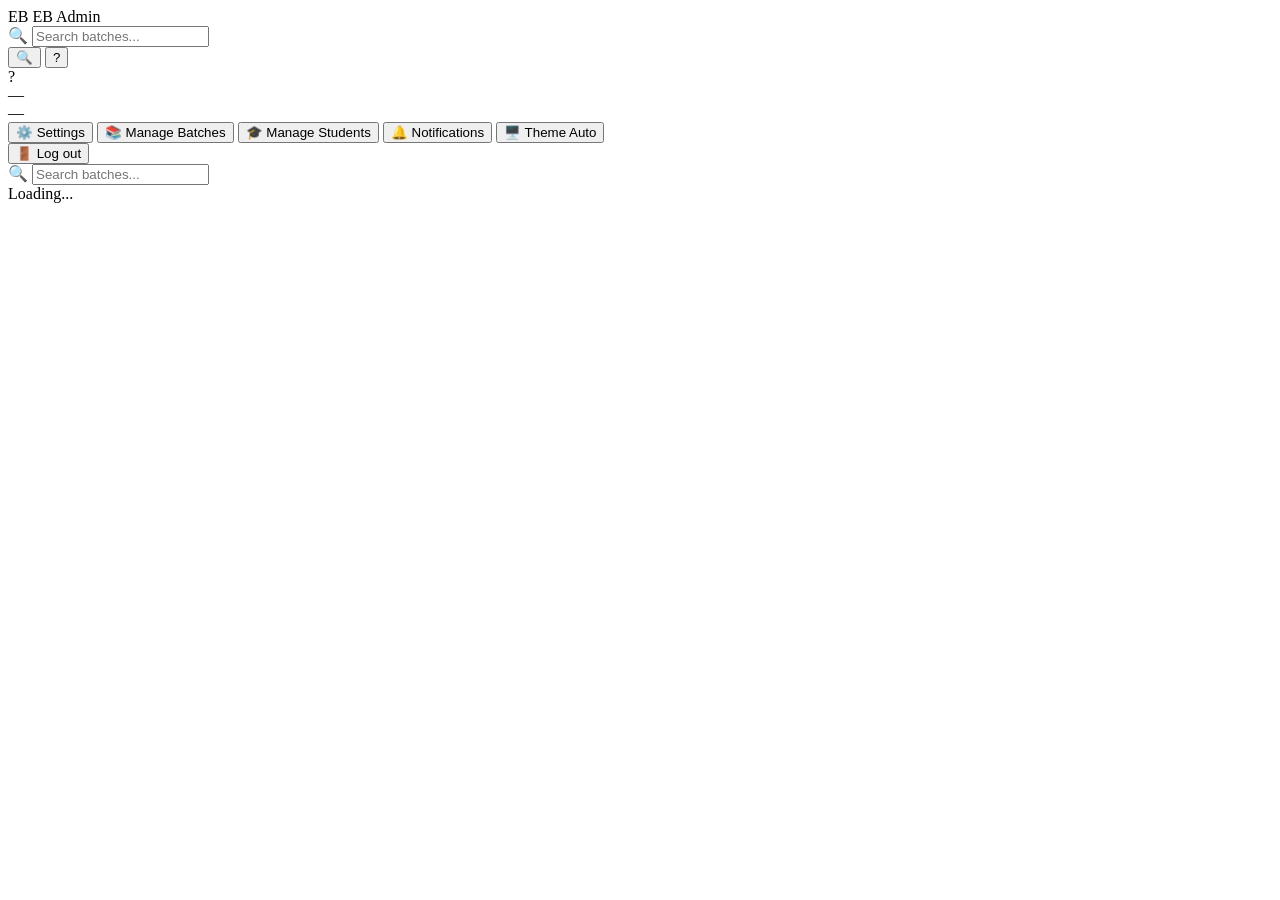
==== admin-home.html @ 68382559 "Add files via upload" ====
<!DOCTYPE html>
<html lang="en">
<head>
<meta charset="UTF-8">
<meta name="viewport" content="width=device-width, initial-scale=1.0">
<title>Dashboard — EB Admin</title>
<link rel="preconnect" href="https://fonts.googleapis.com">
<link href="https://fonts.googleapis.com/css2?family=Space+Grotesk:wght@500;700&family=Inter:wght@400;500;600;700&display=swap" rel="stylesheet">
<link rel="stylesheet" href="css/style.css">
<script src="js/theme.js"></script>
</head>
<body>

<div class="topbar">
  <div class="brand-mark"><span class="id-chip">EB</span> <span class="brand-word">EB Admin</span></div>

  <div class="header-search-desktop">
    <div class="search-box">
      <span class="search-icon">🔍</span>
      <input type="text" class="search-input" id="searchInputDesktop" placeholder="Search batches...">
    </div>
  </div>

  <div class="header-right">
    <button class="icon-btn mobile-only" id="mobileSearchBtn" aria-label="Search">🔍</button>

    <button class="avatar-btn" id="avatarBtn" aria-label="Open account menu">
      <span id="avatarInitial">?</span>
      <img id="avatarImg" style="display:none;" alt="Profile photo">
    </button>

    <div class="avatar-dropdown" id="avatarDropdown">
      <div class="dropdown-user">
        <div class="dd-avatar" id="ddAvatar">
          <span id="ddAvatarInitial">?</span>
          <img id="ddAvatarImg" style="display:none;" alt="Profile photo">
        </div>
        <div>
          <div class="dd-name" id="ddName">—</div>
          <div class="dd-id" id="ddId">—</div>
        </div>
      </div>
      <div class="dropdown-menu">
        <button id="menuSettings"><span class="dd-icon">⚙️</span> Settings</button>
        <button id="navBatches"><span class="dd-icon">📚</span> Manage Batches</button>
        <button id="navStudents"><span class="dd-icon">🎓</span> Manage Students</button>
        <button id="navNotifications"><span class="dd-icon">🔔</span> Notifications</button>
        <button id="navAdmins" style="display:none;"><span class="dd-icon">🛡️</span> Manage Admins</button>
        <button data-theme-toggle id="menuTheme">
          <span class="dd-icon" data-theme-icon>🖥️</span>
          <span class="dd-label">Theme</span>
          <span class="dd-mode" data-theme-label>Auto</span>
        </button>
        <div class="divider-line"></div>
        <button id="menuLogout" class="danger"><span class="dd-icon">🚪</span> Log out</button>
      </div>
    </div>
  </div>

  <div class="mobile-search-bar" id="mobileSearchBar">
    <div class="search-box">
      <span class="search-icon">🔍</span>
      <input type="text" class="search-input" id="searchInputMobile" placeholder="Search batches...">
    </div>
  </div>
</div>

<div class="dash-wrap" id="dashWrap">
  <div class="loading-block">Loading...</div>
</div>

<script src="js/config.js"></script>
<script src="js/api.js"></script>
<script>
  requireAdminAuthOrRedirect();

  const avatarBtn = document.getElementById("avatarBtn");
  const avatarDropdown = document.getElementById("avatarDropdown");
  const mobileSearchBtn = document.getElementById("mobileSearchBtn");
  const mobileSearchBar = document.getElementById("mobileSearchBar");
  const dashWrap = document.getElementById("dashWrap");
  const searchInputs = document.querySelectorAll(".search-input");

  let currentAdmin = null;
  let currentSection = "batches";
  let editingBatchId = null;
  let searchDebounce = null;

  function escapeHtml(str) {
    if (str === null || str === undefined) return "";
    return String(str).replace(/&/g, "&amp;").replace(/</g, "&lt;").replace(/>/g, "&gt;").replace(/"/g, "&quot;");
  }

  function badge(status) {
    const map = { pending: "badge-pending", active: "badge-active", blocked: "badge-blocked", rejected: "badge-rejected" };
    return `<span class="badge ${map[status] || ""}">${escapeHtml(status)}</span>`;
  }

  function notifIcon(type) {
    if (type === "image") return "🖼️";
    if (type === "pdf") return "📄";
    if (type === "video") return "🎬";
    return "📢";
  }

  // ---------------- Header: avatar + dropdown + search ----------------

  function applyAvatar(admin) {
    const initial = (admin.first_name || "?").charAt(0).toUpperCase();
    const photo = admin.photo_url;
    ["avatarInitial", "ddAvatarInitial"].forEach((id) => { document.getElementById(id).textContent = initial; });
    if (photo) {
      document.getElementById("avatarImg").src = photo;
      document.getElementById("avatarImg").style.display = "block";
      document.getElementById("avatarInitial").style.display = "none";
      document.getElementById("ddAvatarImg").src = photo;
      document.getElementById("ddAvatarImg").style.display = "block";
      document.getElementById("ddAvatarInitial").style.display = "none";
    }
    document.getElementById("ddName").textContent = [admin.first_name, admin.last_name].filter(Boolean).join(" ");
    document.getElementById("ddId").textContent = `${admin.admin_id || ""} · ${admin.role === "owner" ? "OWNER" : "ADMIN"}`;
    if (admin.role === "owner") document.getElementById("navAdmins").style.display = "flex";
  }

  avatarBtn.addEventListener("click", (e) => { e.stopPropagation(); avatarDropdown.classList.toggle("open"); });
  document.addEventListener("click", (e) => {
    if (!avatarDropdown.contains(e.target) && e.target !== avatarBtn) avatarDropdown.classList.remove("open");
  });
  mobileSearchBtn.addEventListener("click", () => {
    mobileSearchBar.classList.toggle("open");
    if (mobileSearchBar.classList.contains("open")) document.getElementById("searchInputMobile").focus();
  });

  document.getElementById("menuSettings").addEventListener("click", () => { window.location.href = "settings.html"; });
  document.getElementById("navBatches").addEventListener("click", () => { currentSection = "batches"; render(); });
  document.getElementById("navStudents").addEventListener("click", () => { currentSection = "students"; render(); });
  document.getElementById("navNotifications").addEventListener("click", () => { currentSection = "notifications"; render(); });
  document.getElementById("navAdmins").addEventListener("click", () => { currentSection = "admins"; render(); });
  document.getElementById("menuLogout").addEventListener("click", () => {
    AdminAuth.clearToken();
    localStorage.removeItem("eb_admin");
    window.location.href = "index.html";
  });

  searchInputs.forEach((input) => {
    input.addEventListener("input", (e) => {
      clearTimeout(searchDebounce);
      const value = e.target.value;
      searchInputs.forEach((other) => { if (other !== e.target) other.value = value; });
      searchDebounce = setTimeout(() => { if (currentSection === "batches") loadBatches(value.trim()); }, 350);
    });
  });

  function render() {
    if (currentSection === "batches") renderBatchesSection();
    else if (currentSection === "students") renderStudentsSection();
    else if (currentSection === "admins") renderAdminsSection();
    else if (currentSection === "notifications") renderNotificationsSection();
  }

  // ================= BATCHES (merged add/edit + day-wise content) =================

  function renderBatchesSection() {
    dashWrap.innerHTML = `
      <div style="display:flex; justify-content:space-between; align-items:center; margin-bottom:16px;">
        <h2 class="section-title" style="margin:0;">Batches</h2>
        <button class="btn btn-ghost" id="addBatchBtn" style="width:auto; padding:8px 16px;">+ Add batch</button>
      </div>

      <div id="batchFormAlert" class="alert"></div>
      <div id="batchFormPanel" style="display:none; margin-bottom:22px;" class="info-card">
        <h3 id="batchFormTitle">Add batch</h3>
        <form id="batchForm">
          <div class="field-row cols-2">
            <div><label>Title</label><input type="text" id="bfTitle" required></div>
            <div><label>Subject</label><input type="text" id="bfSubject" placeholder="e.g. NEET, JEE"></div>
          </div>
          <div class="field-row cols-2">
            <div><label>Instructor</label><input type="text" id="bfInstructor"></div>
            <div><label>Language</label><input type="text" id="bfLanguage"></div>
          </div>
          <div class="field-row">
            <div><label>Description</label><input type="text" id="bfDescription"></div>
          </div>
          <div class="field-row cols-3">
            <div><label>Price (₹)</label><input type="number" id="bfPrice" step="0.01" min="0" value="0"></div>
            <div><label>Offer price (₹) <span class="optional">(optional)</span></label><input type="number" id="bfOfferPrice" step="0.01" min="0"></div>
            <div style="display:flex; align-items:flex-end; padding-bottom:10px;">
              <label style="display:flex; align-items:center; gap:8px; font-weight:600; font-size:13.5px;">
                <input type="checkbox" id="bfIsFree" style="width:auto;"> This batch is free
              </label>
            </div>
          </div>
          <div class="field-row">
            <div><label>Thumbnail photo <span class="optional">(manually uploaded)</span></label><input type="file" id="bfThumbnail" accept="image/png,image/jpeg,image/webp,image/gif"></div>
          </div>
          <button type="submit" class="btn btn-primary" id="bfSubmitBtn" style="width:auto; padding:9px 20px;">Save batch</button>
          <button type="button" class="btn btn-ghost" id="bfCancelBtn" style="width:auto; padding:9px 20px;">Cancel</button>
        </form>

        <div id="contentSection" style="display:none; margin-top:26px; border-top:1px solid var(--line); padding-top:20px;">
          <h3>Content (day-wise)</h3>
          <p class="card-sub" style="margin:0 0 14px;">Add each day's material below — a day can have more than one video, PDF, or image.</p>
          <div id="contentAlert" class="alert"></div>
          <div id="contentByDay"><div class="loading-block">Loading content...</div></div>

          <h4 style="margin:20px 0 10px;">Add material</h4>
          <form id="contentForm">
            <div class="field-row cols-3">
              <div><label>Day</label><input type="number" id="cfDay" min="1" value="1"></div>
              <div>
                <label>Type</label>
                <select id="cfType">
                  <option value="video">Video</option>
                  <option value="pdf">PDF notes (upload)</option>
                  <option value="image">Image (upload)</option>
                </select>
              </div>
              <div><label>Title</label><input type="text" id="cfTitle" required></div>
            </div>
            <div class="field-row cols-2">
              <div id="cfUrlWrap"><label>Video link <span class="optional">(external, e.g. YouTube)</span></label><input type="text" id="cfUrl" placeholder="https://..."></div>
              <div id="cfFileWrap" style="display:none;"><label>Or upload a video file <span class="optional">(mp4/webm/mov)</span></label><input type="file" id="cfFile"></div>
            </div>
            <button type="submit" class="btn btn-primary" id="cfSubmitBtn" style="width:auto; padding:9px 20px;">Add material</button>
          </form>
        </div>
      </div>

      <div id="pendingDeletionPanel" style="display:none; margin-bottom:22px;">
        <h3 style="margin:0 0 12px;">Pending Deletion Requests</h3>
        <div class="data-table-wrap">
          <table class="data-table" id="pendingDeletionTable">
            <thead><tr><th>Title</th><th>Requested</th><th>Actions</th></tr></thead>
            <tbody><tr><td colspan="3">Loading...</td></tr></tbody>
          </table>
        </div>
      </div>

      <div class="data-table-wrap">
        <table class="data-table" id="batchesTable">
          <thead><tr><th>Photo</th><th>Title</th><th>Subject</th><th>Price</th><th>Status</th><th>Actions</th></tr></thead>
          <tbody><tr><td colspan="6">Loading...</td></tr></tbody>
        </table>
      </div>
    `;

    document.getElementById("addBatchBtn").addEventListener("click", () => openBatchForm(null));
    document.getElementById("bfCancelBtn").addEventListener("click", closeBatchForm);
    document.getElementById("batchForm").addEventListener("submit", submitBatchForm);
    document.getElementById("contentForm").addEventListener("submit", submitContentForm);

    document.getElementById("cfType").addEventListener("change", (e) => {
      const isVideo = e.target.value === "video";
      document.getElementById("cfUrlWrap").style.display = isVideo ? "block" : "none";
      document.getElementById("cfFileWrap").style.display = isVideo ? "block" : "none";
      if (!isVideo) document.getElementById("cfUrlWrap").style.display = "none";
    });

    if (currentAdmin.role === "owner") {
      document.getElementById("pendingDeletionPanel").style.display = "block";
      loadPendingDeletions();
    }

    loadBatches();
  }

  function openBatchForm(batch) {
    editingBatchId = batch ? batch.id : null;
    document.getElementById("batchFormTitle").textContent = batch ? `Edit batch — ${batch.title}` : "Add batch";
    document.getElementById("bfTitle").value = batch ? batch.title : "";
    document.getElementById("bfSubject").value = batch ? (batch.subject || "") : "";
    document.getElementById("bfInstructor").value = batch ? (batch.instructor || "") : "";
    document.getElementById("bfLanguage").value = batch ? (batch.language || "") : "";
    document.getElementById("bfDescription").value = batch ? (batch.description || "") : "";
    document.getElementById("bfPrice").value = batch ? batch.price : 0;
    document.getElementById("bfOfferPrice").value = batch && batch.offer_price !== null ? batch.offer_price : "";
    document.getElementById("bfIsFree").checked = batch ? !!batch.is_free : false;
    document.getElementById("bfThumbnail").value = "";
    document.getElementById("batchFormPanel").style.display = "block";
    hideAlert(document.getElementById("batchFormAlert"));

    const contentSection = document.getElementById("contentSection");
    if (batch) {
      contentSection.style.display = "block";
      loadContent();
    } else {
      contentSection.style.display = "none";
    }
    window.scrollTo({ top: 0, behavior: "smooth" });
  }

  function closeBatchForm() {
    editingBatchId = null;
    document.getElementById("batchFormPanel").style.display = "none";
  }

  async function submitBatchForm(e) {
    e.preventDefault();
    const alertBox = document.getElementById("batchFormAlert");
    hideAlert(alertBox);

    const title = document.getElementById("bfTitle").value.trim();
    if (!title) { showAlert(alertBox, "Title is required."); return; }

    const formData = new FormData();
    formData.append("title", title);
    formData.append("subject", document.getElementById("bfSubject").value.trim());
    formData.append("instructor", document.getElementById("bfInstructor").value.trim());
    formData.append("language", document.getElementById("bfLanguage").value.trim());
    formData.append("description", document.getElementById("bfDescription").value.trim());
    formData.append("price", document.getElementById("bfPrice").value || "0");
    formData.append("offer_price", document.getElementById("bfOfferPrice").value || "");
    formData.append("is_free", document.getElementById("bfIsFree").checked ? "1" : "0");
    const thumbFile = document.getElementById("bfThumbnail").files[0];
    if (thumbFile) formData.append("thumbnail", thumbFile);

    const btn = document.getElementById("bfSubmitBtn");
    setLoading(btn, true, "Saving...");
    const isNew = !editingBatchId;
    const path = editingBatchId ? `/api/admin/batches/${editingBatchId}` : "/api/admin/batches";
    const res = await adminApiUploadMethod(path, formData, editingBatchId ? "PUT" : "POST");
    setLoading(btn, false);

    if (!res.success) { showAlert(alertBox, res.message || "Failed to save batch."); return; }
    showAlert(alertBox, "Batch saved.", "success");

    if (isNew && res.batch_id) {
      // Immediately switch into edit mode so content can be added right away.
      editingBatchId = res.batch_id;
      document.getElementById("batchFormTitle").textContent = `Edit batch — ${title}`;
      document.getElementById("contentSection").style.display = "block";
      loadContent();
    }
    loadBatches();
  }

  async function loadBatches(search = "") {
    const res = await adminApiRequest("/api/admin/batches", { method: "GET", auth: true });
    const tbody = document.querySelector("#batchesTable tbody");
    if (!res.success) { tbody.innerHTML = `<tr><td colspan="6">${escapeHtml(res.message || "Failed to load.")}</td></tr>`; return; }

    let batches = res.batches;
    if (search) {
      const q = search.toLowerCase();
      batches = batches.filter((b) => (b.title || "").toLowerCase().includes(q) || (b.subject || "").toLowerCase().includes(q));
    }

    if (!batches.length) { tbody.innerHTML = `<tr><td colspan="6">No batches found.</td></tr>`; return; }

    tbody.innerHTML = batches.map((b) => `
      <tr>
        <td>${b.thumbnail_url ? `<img src="${b.thumbnail_url}" style="width:44px;height:44px;object-fit:cover;border-radius:8px;">` : "—"}</td>
        <td class="wrap">${escapeHtml(b.title)}</td>
        <td>${escapeHtml(b.subject || "—")}</td>
        <td>${b.is_free ? "Free" : (b.offer_price !== null ? `<s style="color:var(--text-muted);">₹${b.price}</s> ₹${b.offer_price}` : `₹${b.price}`)}</td>
        <td>${b.pending_deletion ? `<span class="badge badge-blocked">Deletion pending</span>` : `<span class="badge badge-active">Live</span>`}</td>
        <td>
          <div class="row-actions">
            <button class="mini-btn" data-action="edit" data-id="${b.id}">Edit</button>
            <button class="mini-btn danger" data-action="delete" data-id="${b.id}">${currentAdmin.role === "owner" ? "Delete" : "Request delete"}</button>
          </div>
        </td>
      </tr>
    `).join("");

    tbody.querySelectorAll("button[data-action='edit']").forEach((btn) => {
      btn.addEventListener("click", () => {
        const b = batches.find((x) => x.id == btn.dataset.id);
        openBatchForm(b);
      });
    });
    tbody.querySelectorAll("button[data-action='delete']").forEach((btn) => {
      btn.addEventListener("click", async () => {
        if (!confirm(currentAdmin.role === "owner" ? "Delete this batch permanently?" : "Request deletion of this batch? The CEO will need to approve it.")) return;
        const res = await adminApiRequest(`/api/admin/batches/${btn.dataset.id}`, { method: "DELETE", auth: true });
        alert(res.message || "");
        loadBatches();
        if (currentAdmin.role === "owner") loadPendingDeletions();
      });
    });
  }

  async function loadPendingDeletions() {
    const res = await adminApiRequest("/api/owner/batches/pending-deletion", { method: "GET", auth: true });
    const tbody = document.querySelector("#pendingDeletionTable tbody");
    if (!res.success) { tbody.innerHTML = `<tr><td colspan="3">${escapeHtml(res.message || "Failed to load.")}</td></tr>`; return; }
    if (!res.batches.length) { tbody.innerHTML = `<tr><td colspan="3">No pending deletion requests.</td></tr>`; return; }

    tbody.innerHTML = res.batches.map((b) => `
      <tr>
        <td class="wrap">${escapeHtml(b.title)}</td>
        <td>Requested</td>
        <td>
          <div class="row-actions">
            <button class="mini-btn" data-action="reject-del" data-id="${b.id}">Reject</button>
            <button class="mini-btn danger" data-action="approve-del" data-id="${b.id}">Approve delete</button>
          </div>
        </td>
      </tr>
    `).join("");

    tbody.querySelectorAll("button[data-action='approve-del']").forEach((btn) => {
      btn.addEventListener("click", async () => {
        if (!confirm("Permanently delete this batch?")) return;
        await adminApiRequest(`/api/owner/batches/${btn.dataset.id}/approve-deletion`, { method: "POST", auth: true });
        loadPendingDeletions();
        loadBatches();
      });
    });
    tbody.querySelectorAll("button[data-action='reject-del']").forEach((btn) => {
      btn.addEventListener("click", async () => {
        await adminApiRequest(`/api/owner/batches/${btn.dataset.id}/reject-deletion`, { method: "POST", auth: true });
        loadPendingDeletions();
        loadBatches();
      });
    });
  }

  // ---- Day-wise content, inline inside the batch editor ----

  async function loadContent() {
    const res = await adminApiRequest(`/api/admin/batches/${editingBatchId}/content`, { method: "GET", auth: true });
    const container = document.getElementById("contentByDay");
    if (!res.success) { container.innerHTML = `<div class="empty-state">${escapeHtml(res.message || "Failed to load.")}</div>`; return; }
    if (!res.content.length) { container.innerHTML = `<div class="card-sub">No material added yet — add Day 1 below.</div>`; return; }

    const days = {};
    res.content.forEach((c) => { (days[c.day_number] = days[c.day_number] || []).push(c); });

    container.innerHTML = Object.keys(days).sort((a, b) => a - b).map((day) => `
      <div class="day-group">
        <h4 class="day-heading">Day ${day}</h4>
        ${days[day].map((c) => `
          <div class="day-item-row">
            <span>${notifIcon(c.content_type === "video" ? "video" : c.content_type)} ${escapeHtml(c.title)} <span style="color:var(--text-muted);">(${escapeHtml(c.content_type)})</span></span>
            <button class="mini-btn danger" data-action="del-content" data-id="${c.id}">Remove</button>
          </div>
        `).join("")}
      </div>
    `).join("");

    container.querySelectorAll("button[data-action='del-content']").forEach((btn) => {
      btn.addEventListener("click", async () => {
        await adminApiRequest(`/api/admin/batches/${editingBatchId}/content/${btn.dataset.id}`, { method: "DELETE", auth: true });
        loadContent();
      });
    });
  }

  async function submitContentForm(e) {
    e.preventDefault();
    const alertBox = document.getElementById("contentAlert");
    hideAlert(alertBox);

    const type = document.getElementById("cfType").value;
    const title = document.getElementById("cfTitle").value.trim();
    const day = document.getElementById("cfDay").value || "1";
    if (!title) { showAlert(alertBox, "Title is required."); return; }

    const formData = new FormData();
    formData.append("content_type", type);
    formData.append("title", title);
    formData.append("day_number", day);

    if (type === "video") {
      const url = document.getElementById("cfUrl").value.trim();
      const file = document.getElementById("cfFile").files[0];
      if (!url && !file) { showAlert(alertBox, "Provide a video link or upload a video file."); return; }
      if (file) formData.append("file", file);
      else formData.append("url", url);
    } else {
      const file = document.getElementById("cfFile").files[0];
      if (!file) { showAlert(alertBox, "Please choose a file to upload."); return; }
      formData.append("file", file);
    }

    const btn = document.getElementById("cfSubmitBtn");
    setLoading(btn, true, "Adding...");
    const res = await adminApiUpload(`/api/admin/batches/${editingBatchId}/content`, formData);
    setLoading(btn, false);

    if (!res.success) { showAlert(alertBox, res.message || "Failed to add content."); return; }
    document.getElementById("contentForm").reset();
    document.getElementById("cfDay").value = day;
    loadContent();
  }

  // ================= STUDENTS =================

  function renderStudentsSection() {
    dashWrap.innerHTML = `
      <h2 class="section-title">Students</h2>
      <div class="data-table-wrap">
        <table class="data-table" id="usersTable">
          <thead><tr><th>EB ID</th><th>Name</th><th>Email</th><th>Phone</th><th>College</th><th>Verified</th><th>Status</th><th>Actions</th></tr></thead>
          <tbody><tr><td colspan="8">Loading...</td></tr></tbody>
        </table>
      </div>
    `;
    loadUsers();
  }

  async function loadUsers() {
    const res = await adminApiRequest("/api/admin/users", { method: "GET", auth: true });
    const tbody = document.querySelector("#usersTable tbody");
    if (!res.success) { tbody.innerHTML = `<tr><td colspan="8">${escapeHtml(res.message || "Failed to load.")}</td></tr>`; return; }
    if (!res.users.length) { tbody.innerHTML = `<tr><td colspan="8">No students yet.</td></tr>`; return; }

    tbody.innerHTML = res.users.map((u) => `
      <tr>
        <td>${escapeHtml(u.user_id || "—")}</td>
        <td class="wrap">${escapeHtml([u.first_name, u.middle_name, u.last_name].filter(Boolean).join(" "))}</td>
        <td>${escapeHtml(u.email)}</td>
        <td>${escapeHtml(u.phone)}</td>
        <td class="wrap">${escapeHtml(u.college || "—")}</td>
        <td>${u.email_verified ? "Yes" : "No"}</td>
        <td>${u.is_blocked ? badge("blocked") : badge("active")}</td>
        <td>
          <div class="row-actions">
            ${u.is_blocked
              ? `<button class="mini-btn" data-action="unblock-user" data-id="${u.id}">Unblock</button>`
              : `<button class="mini-btn" data-action="block-user" data-id="${u.id}">Block</button>`
            }
            <button class="mini-btn danger" data-action="delete-user" data-id="${u.id}">Remove</button>
          </div>
        </td>
      </tr>
    `).join("");

    tbody.querySelectorAll("button[data-action]").forEach((btn) => {
      btn.addEventListener("click", async () => {
        const action = btn.dataset.action;
        const id = btn.dataset.id;
        if (action === "delete-user") {
          if (!confirm("Remove this student permanently?")) return;
          await adminApiRequest(`/api/admin/users/${id}`, { method: "DELETE", auth: true });
        } else if (action === "block-user") {
          await adminApiRequest(`/api/admin/users/${id}/block`, { method: "POST", auth: true });
        } else if (action === "unblock-user") {
          await adminApiRequest(`/api/admin/users/${id}/unblock`, { method: "POST", auth: true });
        }
        loadUsers();
      });
    });
  }

  // ================= NOTIFICATIONS =================

  function renderNotificationsSection() {
    dashWrap.innerHTML = `
      <h2 class="section-title">Notifications</h2>
      <div class="info-card" style="margin-bottom:20px;">
        <h3>Send a notification</h3>
        <p class="card-sub" style="margin:0 0 14px;">Goes out to every student. Attach an image, PDF, or video if you like — it'll show a thumbnail.</p>
        <div id="notifFormAlert" class="alert"></div>
        <form id="notifForm">
          <div class="field-row">
            <div><label>Message</label><input type="text" id="nfMessage" placeholder="e.g. New batch launching this weekend!"></div>
          </div>
          <div class="field-row">
            <div><label>Attachment <span class="optional">(optional — image, PDF, or video)</span></label><input type="file" id="nfAttachment" accept="image/*,application/pdf,video/mp4,video/webm,video/quicktime"></div>
          </div>
          <button type="submit" class="btn btn-primary" id="nfSubmitBtn" style="width:auto; padding:9px 20px;">Send notification</button>
        </form>
      </div>

      <h3 style="margin:0 0 12px;">Sent notifications</h3>
      <div class="info-card" id="notifListCard">
        <div class="loading-block">Loading...</div>
      </div>
    `;

    document.getElementById("notifForm").addEventListener("submit", submitNotification);
    loadSentNotifications();
  }

  async function submitNotification(e) {
    e.preventDefault();
    const alertBox = document.getElementById("notifFormAlert");
    hideAlert(alertBox);

    const message = document.getElementById("nfMessage").value.trim();
    const file = document.getElementById("nfAttachment").files[0];
    if (!message && !file) { showAlert(alertBox, "Add a message or an attachment."); return; }

    const formData = new FormData();
    formData.append("message", message);
    if (file) formData.append("attachment", file);

    const btn = document.getElementById("nfSubmitBtn");
    setLoading(btn, true, "Sending...");
    const res = await adminApiUpload("/api/admin/notifications", formData);
    setLoading(btn, false);

    if (!res.success) { showAlert(alertBox, res.message || "Failed to send."); return; }
    showAlert(alertBox, "Notification sent.", "success");
    document.getElementById("notifForm").reset();
    loadSentNotifications();
  }

  async function loadSentNotifications() {
    const res = await adminApiRequest("/api/admin/notifications", { method: "GET", auth: true });
    const card = document.getElementById("notifListCard");
    if (!res.success) { card.innerHTML = `<div class="empty-state">${escapeHtml(res.message || "Failed to load.")}</div>`; return; }
    if (!res.notifications.length) { card.innerHTML = `<div class="card-sub">No notifications sent yet.</div>`; return; }

    card.innerHTML = res.notifications.map((n) => `
      <div class="notif-item">
        ${n.thumbnail_url
          ? `<img class="notif-thumb" src="${n.thumbnail_url}" alt="">`
          : `<div class="notif-thumb notif-thumb-icon">${notifIcon(n.attachment_type)}</div>`
        }
        <div class="notif-body">
          <div>
            <div class="notif-text">${escapeHtml(n.message || "(no message)")}</div>
            <div class="notif-time">${new Date(n.created_at.replace(" ", "T") + "Z").toLocaleString()}</div>
          </div>
          <button class="mini-btn danger" data-action="del-notif" data-id="${n.id}">Delete</button>
        </div>
      </div>
    `).join("");

    card.querySelectorAll("button[data-action='del-notif']").forEach((btn) => {
      btn.addEventListener("click", async () => {
        if (!confirm("Delete this notification?")) return;
        await adminApiRequest(`/api/admin/notifications/${btn.dataset.id}`, { method: "DELETE", auth: true });
        loadSentNotifications();
      });
    });
  }

  // ================= ADMINS (owner only) =================

  function renderAdminsSection() {
    dashWrap.innerHTML = `
      <div style="display:flex; justify-content:space-between; align-items:center; margin-bottom:14px;">
        <h2 class="section-title" style="margin:0;">Admins</h2>
        <button class="btn btn-ghost" id="addAdminBtn" style="width:auto; padding:8px 16px;">+ Add admin</button>
      </div>
      <div id="addAdminAlert" class="alert"></div>
      <div id="addAdminForm" style="display:none; margin-bottom:20px;" class="info-card">
        <div class="field-row cols-3">
          <div><label>First name</label><input type="text" id="newAdminFirst"></div>
          <div><label>Last name</label><input type="text" id="newAdminLast"></div>
          <div><label>Phone</label><input type="text" id="newAdminPhone"></div>
        </div>
        <div class="field-row cols-2">
          <div><label>Email</label><input type="email" id="newAdminEmail"></div>
          <div><label>Password</label><input type="password" id="newAdminPassword"></div>
        </div>
        <button class="btn btn-primary" id="submitNewAdminBtn" style="width:auto; padding:9px 18px;">Create admin</button>
      </div>
      <div class="data-table-wrap">
        <table class="data-table" id="adminsTable">
          <thead><tr><th>ID</th><th>Name</th><th>Email</th><th>Phone</th><th>Role</th><th>Status</th><th>Docs</th><th>Actions</th></tr></thead>
          <tbody><tr><td colspan="8">Loading...</td></tr></tbody>
        </table>
      </div>
    `;

    document.getElementById("addAdminBtn").addEventListener("click", () => {
      const form = document.getElementById("addAdminForm");
      form.style.display = form.style.display === "none" ? "block" : "none";
    });
    document.getElementById("submitNewAdminBtn").addEventListener("click", addAdmin);
    loadAdmins();
  }

  async function loadAdmins() {
    const res = await adminApiRequest("/api/owner/admins", { method: "GET", auth: true });
    const tbody = document.querySelector("#adminsTable tbody");
    if (!res.success) { tbody.innerHTML = `<tr><td colspan="8">${escapeHtml(res.message || "Failed to load.")}</td></tr>`; return; }
    if (!res.admins.length) { tbody.innerHTML = `<tr><td colspan="8">No admins yet.</td></tr>`; return; }

    tbody.innerHTML = res.admins.map((a) => `
      <tr>
        <td>${escapeHtml(a.admin_id || "—")}</td>
        <td class="wrap">${escapeHtml([a.first_name, a.middle_name, a.last_name].filter(Boolean).join(" "))}</td>
        <td>${escapeHtml(a.email)}</td>
        <td>${escapeHtml(a.phone)}</td>
        <td>${escapeHtml(a.role)}</td>
        <td>${badge(a.status)}</td>
        <td>
          ${a.photo_url ? `<a class="doc-link" href="${a.photo_url}" target="_blank">Photo</a>` : ""}
          ${a.cv_url ? ` · <a class="doc-link" href="${a.cv_url}" target="_blank">CV</a>` : ""}
        </td>
        <td>
          <div class="row-actions">
            ${a.role === "owner" ? "" : a.status === "blocked"
              ? `<button class="mini-btn" data-action="unblock" data-id="${a.id}">Unblock</button>`
              : `<button class="mini-btn" data-action="block" data-id="${a.id}">Block</button>`
            }
            ${a.role === "owner" ? "" : `<button class="mini-btn danger" data-action="delete-admin" data-id="${a.id}">Remove</button>`}
          </div>
        </td>
      </tr>
    `).join("");

    tbody.querySelectorAll("button[data-action]").forEach((btn) => {
      btn.addEventListener("click", async () => {
        const action = btn.dataset.action, id = btn.dataset.id;
        if (action === "delete-admin") {
          if (!confirm("Remove this admin permanently?")) return;
          await adminApiRequest(`/api/owner/admins/${id}`, { method: "DELETE", auth: true });
        } else if (action === "block") {
          await adminApiRequest(`/api/owner/admins/${id}/block`, { method: "POST", auth: true });
        } else if (action === "unblock") {
          await adminApiRequest(`/api/owner/admins/${id}/unblock`, { method: "POST", auth: true });
        }
        loadAdmins();
      });
    });
  }

  async function addAdmin() {
    const alertBox = document.getElementById("addAdminAlert");
    hideAlert(alertBox);
    const payload = {
      first_name: document.getElementById("newAdminFirst").value.trim(),
      last_name: document.getElementById("newAdminLast").value.trim(),
      phone: document.getElementById("newAdminPhone").value.trim(),
      email: document.getElementById("newAdminEmail").value.trim(),
      password: document.getElementById("newAdminPassword").value,
    };
    if (!payload.first_name || !payload.last_name || !payload.phone || !payload.email || !payload.password) {
      showAlert(alertBox, "Please fill in all fields.");
      return;
    }
    const res = await adminApiRequest("/api/owner/admins", { method: "POST", auth: true, body: payload });
    if (!res.success) { showAlert(alertBox, res.message || "Failed to add admin."); return; }
    showAlert(alertBox, `Admin created: ${res.admin_id}`, "success");
    document.getElementById("addAdminForm").style.display = "none";
    loadAdmins();
  }

  // ---------------- helper: upload with PUT/POST ----------------

  async function adminApiUploadMethod(path, formData, method) {
    const token = AdminAuth.getToken();
    let response;
    try {
      response = await fetch(`${API_BASE_URL}${path}`, {
        method,
        headers: token ? { Authorization: `Bearer ${token}` } : {},
        body: formData,
      });
    } catch (err) {
      return { success: false, message: "Could not reach the server." };
    }
    try { return await response.json(); } catch (err) { return { success: false, message: "Unexpected server response." }; }
  }

  // ---------------- Entry point ----------------

  async function init() {
    const res = await adminApiRequest("/api/admin/profile", { method: "GET", auth: true });
    if (!res.success) { window.location.href = "index.html"; return; }
    currentAdmin = res.admin;
    localStorage.setItem("eb_admin", JSON.stringify(currentAdmin));
    applyAvatar(currentAdmin);
    render();
  }

  init();
</script>
</body>
</html>
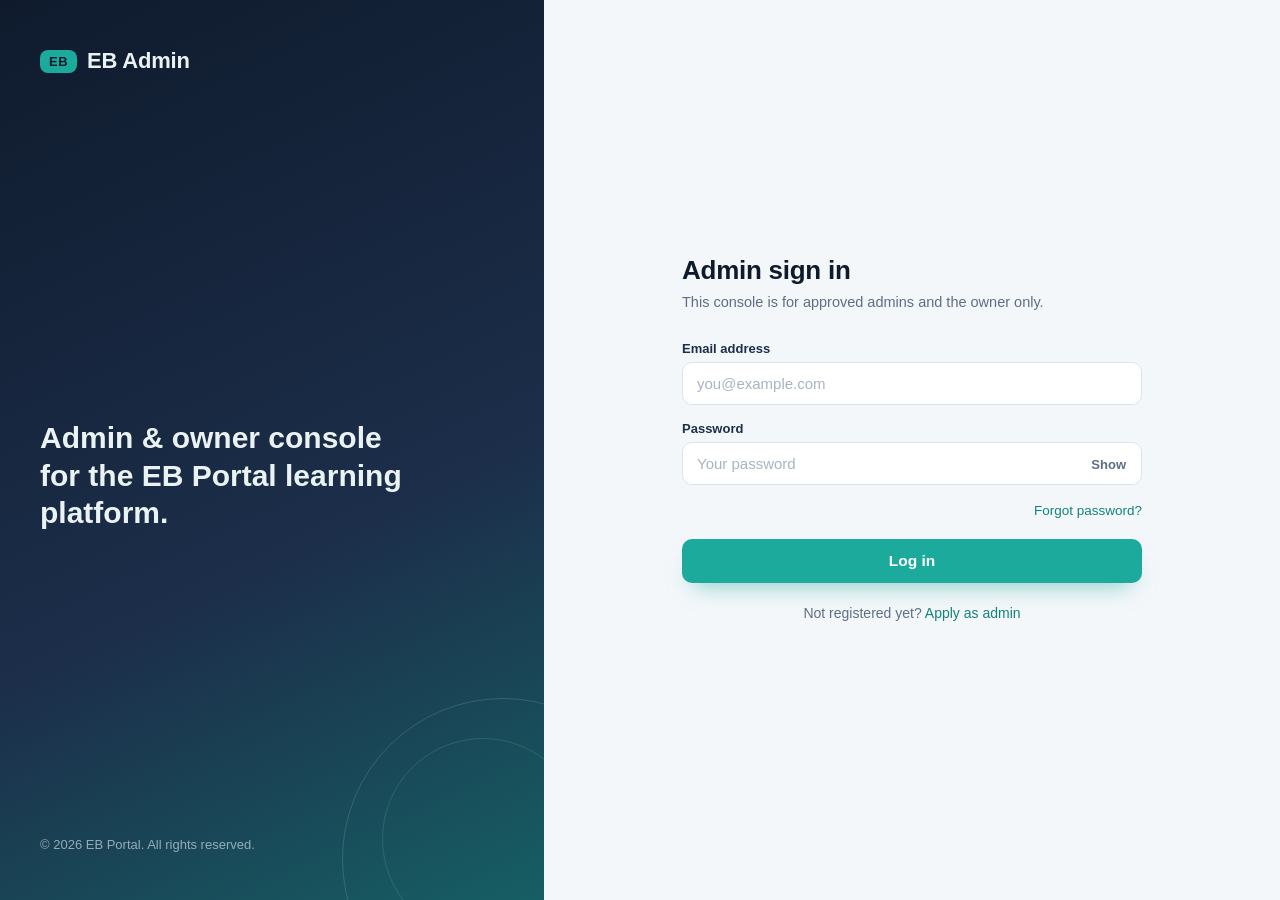
==== commit 44dff288: "Add files via upload" ====
--- a/admin-home.html
+++ b/admin-home.html
@@ -100,6 +100,7 @@
     if (type === "image") return "🖼️";
     if (type === "pdf") return "📄";
     if (type === "video") return "🎬";
+    if (type === "audio") return "🎧";
     return "📢";
   }
 
@@ -212,6 +213,7 @@
                 <label>Type</label>
                 <select id="cfType">
                   <option value="video">Video</option>
+                  <option value="audio">Audio</option>
                   <option value="pdf">PDF notes (upload)</option>
                   <option value="image">Image (upload)</option>
                 </select>
@@ -220,8 +222,11 @@
             </div>
             <div class="field-row cols-2">
               <div id="cfUrlWrap"><label>Video link <span class="optional">(external, e.g. YouTube)</span></label><input type="text" id="cfUrl" placeholder="https://..."></div>
-              <div id="cfFileWrap" style="display:none;"><label>Or upload a video file <span class="optional">(mp4/webm/mov)</span></label><input type="file" id="cfFile"></div>
+              <div id="cfFileWrap" style="display:none;"><label id="cfFileLabel">Or upload a video file <span class="optional">(mp4/webm/mov)</span></label><input type="file" id="cfFile"></div>
             </div>
+            <label style="display:flex; align-items:center; gap:8px; font-weight:600; font-size:13.5px; margin-bottom:14px;">
+              <input type="checkbox" id="cfIsDemo" style="width:auto;"> Free preview (viewable without purchasing the batch)
+            </label>
             <button type="submit" class="btn btn-primary" id="cfSubmitBtn" style="width:auto; padding:9px 20px;">Add material</button>
           </form>
         </div>
@@ -251,10 +256,26 @@
     document.getElementById("contentForm").addEventListener("submit", submitContentForm);
 
     document.getElementById("cfType").addEventListener("change", (e) => {
-      const isVideo = e.target.value === "video";
+      const type = e.target.value;
+      const isVideo = type === "video";
+      const isAudio = type === "audio";
       document.getElementById("cfUrlWrap").style.display = isVideo ? "block" : "none";
-      document.getElementById("cfFileWrap").style.display = isVideo ? "block" : "none";
-      if (!isVideo) document.getElementById("cfUrlWrap").style.display = "none";
+      document.getElementById("cfFileWrap").style.display = "block";
+      const fileInput = document.getElementById("cfFile");
+      const fileLabel = document.getElementById("cfFileLabel");
+      if (isVideo) {
+        fileLabel.innerHTML = 'Or upload a video file <span class="optional">(mp4/webm/mov)</span>';
+        fileInput.accept = "video/mp4,video/webm,video/quicktime";
+      } else if (isAudio) {
+        fileLabel.innerHTML = 'Upload an audio file <span class="optional">(mp3/wav/m4a/ogg/aac)</span>';
+        fileInput.accept = "audio/mpeg,audio/wav,audio/mp4,audio/ogg,audio/aac";
+      } else if (type === "pdf") {
+        fileLabel.innerHTML = "Upload a PDF file";
+        fileInput.accept = "application/pdf";
+      } else {
+        fileLabel.innerHTML = "Upload an image file";
+        fileInput.accept = "image/png,image/jpeg,image/webp,image/gif";
+      }
     });
 
     if (currentAdmin.role === "owner") {
@@ -433,8 +454,11 @@
         <h4 class="day-heading">Day ${day}</h4>
         ${days[day].map((c) => `
           <div class="day-item-row">
-            <span>${notifIcon(c.content_type === "video" ? "video" : c.content_type)} ${escapeHtml(c.title)} <span style="color:var(--text-muted);">(${escapeHtml(c.content_type)})</span></span>
-            <button class="mini-btn danger" data-action="del-content" data-id="${c.id}">Remove</button>
+            <span>${notifIcon(c.content_type === "video" ? "video" : c.content_type)} ${escapeHtml(c.title)} <span style="color:var(--text-muted);">(${escapeHtml(c.content_type)})</span> ${c.is_demo ? `<span class="badge badge-active">Demo</span>` : ""}</span>
+            <div class="row-actions">
+              <button class="mini-btn" data-action="toggle-demo" data-id="${c.id}">${c.is_demo ? "Unmark demo" : "Mark as demo"}</button>
+              <button class="mini-btn danger" data-action="del-content" data-id="${c.id}">Remove</button>
+            </div>
           </div>
         `).join("")}
       </div>
@@ -446,6 +470,12 @@
         loadContent();
       });
     });
+    container.querySelectorAll("button[data-action='toggle-demo']").forEach((btn) => {
+      btn.addEventListener("click", async () => {
+        await adminApiRequest(`/api/admin/batches/${editingBatchId}/content/${btn.dataset.id}/toggle-demo`, { method: "POST", auth: true });
+        loadContent();
+      });
+    });
   }
 
   async function submitContentForm(e) {
@@ -456,12 +486,14 @@
     const type = document.getElementById("cfType").value;
     const title = document.getElementById("cfTitle").value.trim();
     const day = document.getElementById("cfDay").value || "1";
+    const isDemo = document.getElementById("cfIsDemo").checked;
     if (!title) { showAlert(alertBox, "Title is required."); return; }
 
     const formData = new FormData();
     formData.append("content_type", type);
     formData.append("title", title);
     formData.append("day_number", day);
+    formData.append("is_demo", isDemo ? "1" : "0");
 
     if (type === "video") {
       const url = document.getElementById("cfUrl").value.trim();
--- a/css/style.css
+++ b/css/style.css
@@ -0,0 +1,963 @@
+/* ------------------------------------------------------------------
+   EB Portal — shared styles
+   Palette: deep ink navy + signal teal, on a cool paper background.
+   Display face: Space Grotesk. Body face: Inter.
+------------------------------------------------------------------- */
+
+:root {
+  --ink-900: #0F1B2D;
+  --ink-700: #1C2E4A;
+  --ink-500: #3B5273;
+  --paper: #F4F7FA;
+  --card: #FFFFFF;
+  --teal: #1BAA9C;
+  --teal-dark: #128377;
+  --amber: #F0A94E;
+  --line: #DCE3EC;
+  --danger: #D0453B;
+  --text: #172436;
+  --text-muted: #5D6E85;
+  --radius: 14px;
+  --shadow: 0 20px 50px -25px rgba(15, 27, 45, 0.35);
+}
+
+/* TEMP dark theme (functional placeholder, will be refined later) */
+[data-theme="dark"] {
+  --ink-900: #05080F;
+  --ink-700: #101A2B;
+  --paper: #0B1220;
+  --card: #131C2E;
+  --line: #263349;
+  --text: #E4E9F2;
+  --text-muted: #8B98AE;
+  --shadow: 0 20px 50px -25px rgba(0, 0, 0, 0.6);
+}
+
+* { box-sizing: border-box; }
+
+html, body {
+  margin: 0;
+  padding: 0;
+  background: var(--paper);
+  color: var(--text);
+  font-family: 'Inter', -apple-system, BlinkMacSystemFont, 'Segoe UI', sans-serif;
+  -webkit-font-smoothing: antialiased;
+}
+
+h1, h2, h3, .brand-word {
+  font-family: 'Space Grotesk', 'Inter', sans-serif;
+  letter-spacing: -0.01em;
+}
+
+a { color: var(--teal-dark); text-decoration: none; }
+a:hover { text-decoration: underline; }
+
+button:focus-visible,
+input:focus-visible,
+select:focus-visible,
+a:focus-visible {
+  outline: 2px solid var(--teal);
+  outline-offset: 2px;
+}
+
+/* ---------------- Layout shell: split auth screen ---------------- */
+
+.shell {
+  min-height: 100vh;
+  display: grid;
+  grid-template-columns: 1fr;
+}
+
+@media (min-width: 900px) {
+  .shell { grid-template-columns: 0.85fr 1.15fr; }
+}
+
+.brand-panel {
+  background: linear-gradient(155deg, var(--ink-900) 0%, var(--ink-700) 60%, var(--teal-dark) 130%);
+  color: #EAF2F4;
+  padding: 48px 40px;
+  display: none;
+  flex-direction: column;
+  justify-content: space-between;
+  position: relative;
+  overflow: hidden;
+}
+
+@media (min-width: 900px) {
+  .brand-panel { display: flex; }
+}
+
+.brand-panel::after {
+  content: "";
+  position: absolute;
+  right: -120px;
+  bottom: -120px;
+  width: 320px;
+  height: 320px;
+  border-radius: 50%;
+  border: 1px solid rgba(234, 242, 244, 0.15);
+}
+
+.brand-panel::before {
+  content: "";
+  position: absolute;
+  right: -40px;
+  bottom: -40px;
+  width: 200px;
+  height: 200px;
+  border-radius: 50%;
+  border: 1px solid rgba(234, 242, 244, 0.12);
+}
+
+.brand-mark {
+  display: inline-flex;
+  align-items: center;
+  gap: 10px;
+  font-size: 22px;
+  font-weight: 700;
+}
+
+.brand-mark .id-chip {
+  background: var(--teal);
+  color: var(--ink-900);
+  font-size: 13px;
+  font-weight: 700;
+  padding: 4px 9px;
+  border-radius: 8px;
+  letter-spacing: 0.04em;
+}
+
+.brand-tagline {
+  font-size: 30px;
+  line-height: 1.25;
+  font-weight: 600;
+  max-width: 380px;
+  margin-top: 40px;
+}
+
+.brand-foot {
+  font-size: 13px;
+  color: rgba(234, 242, 244, 0.6);
+  z-index: 1;
+}
+
+.form-panel {
+  display: flex;
+  align-items: center;
+  justify-content: center;
+  padding: 32px 20px 56px;
+}
+
+.form-card {
+  width: 100%;
+  max-width: 460px;
+}
+
+.form-card.wide { max-width: 620px; }
+
+.mobile-brand {
+  display: flex;
+  align-items: center;
+  gap: 8px;
+  margin-bottom: 28px;
+  font-weight: 700;
+  font-size: 18px;
+  color: var(--ink-900);
+}
+
+@media (min-width: 900px) {
+  .mobile-brand { display: none; }
+}
+
+.mobile-brand .id-chip {
+  background: var(--teal);
+  color: #fff;
+  font-size: 12px;
+  padding: 3px 8px;
+  border-radius: 7px;
+}
+
+.card-title {
+  font-size: 26px;
+  font-weight: 700;
+  color: var(--ink-900);
+  margin: 0 0 6px;
+}
+
+.card-sub {
+  color: var(--text-muted);
+  font-size: 14.5px;
+  margin: 0 0 28px;
+  line-height: 1.5;
+}
+
+/* ---------------- Form elements ---------------- */
+
+.field-row {
+  display: grid;
+  gap: 16px;
+  margin-bottom: 16px;
+}
+
+@media (min-width: 560px) {
+  .field-row.cols-2 { grid-template-columns: 1fr 1fr; }
+  .field-row.cols-3 { grid-template-columns: 1fr 1fr 1fr; }
+}
+
+label {
+  display: block;
+  font-size: 13px;
+  font-weight: 600;
+  color: var(--ink-700);
+  margin-bottom: 6px;
+}
+
+label .optional {
+  font-weight: 400;
+  color: var(--text-muted);
+}
+
+input[type="text"],
+input[type="email"],
+input[type="tel"],
+input[type="password"],
+input[type="number"],
+select {
+  width: 100%;
+  padding: 12px 14px;
+  border: 1.5px solid var(--line);
+  border-radius: 10px;
+  font-size: 15px;
+  font-family: inherit;
+  color: var(--text);
+  background: var(--card);
+  transition: border-color 0.15s ease, box-shadow 0.15s ease;
+}
+
+input::placeholder { color: #A8B4C4; }
+
+input:focus, select:focus {
+  border-color: var(--teal);
+  box-shadow: 0 0 0 4px rgba(27, 170, 156, 0.14);
+  outline: none;
+}
+
+.pw-wrap { position: relative; }
+
+.pw-toggle {
+  position: absolute;
+  right: 12px;
+  top: 50%;
+  transform: translateY(-50%);
+  background: none;
+  border: none;
+  cursor: pointer;
+  color: var(--text-muted);
+  font-size: 13px;
+  font-weight: 600;
+  padding: 4px;
+}
+
+.btn {
+  display: inline-flex;
+  align-items: center;
+  justify-content: center;
+  width: 100%;
+  padding: 13px 18px;
+  border-radius: 10px;
+  border: none;
+  font-size: 15.5px;
+  font-weight: 700;
+  font-family: inherit;
+  cursor: pointer;
+  transition: transform 0.1s ease, background 0.15s ease, box-shadow 0.15s ease;
+}
+
+.btn-primary {
+  background: var(--teal);
+  color: #ffffff;
+  box-shadow: 0 12px 24px -12px rgba(27, 170, 156, 0.65);
+}
+
+.btn-primary:hover { background: var(--teal-dark); }
+.btn-primary:active { transform: translateY(1px); }
+
+.btn-primary:disabled {
+  background: #9FC9C4;
+  cursor: not-allowed;
+  box-shadow: none;
+}
+
+.btn-ghost {
+  background: transparent;
+  border: 1.5px solid var(--line);
+  color: var(--ink-700);
+}
+
+.btn-ghost:hover { border-color: var(--teal); color: var(--teal-dark); }
+
+.form-foot {
+  margin-top: 22px;
+  text-align: center;
+  font-size: 14px;
+  color: var(--text-muted);
+}
+
+.divider {
+  display: flex;
+  align-items: center;
+  gap: 12px;
+  color: var(--text-muted);
+  font-size: 12.5px;
+  margin: 22px 0;
+}
+
+.divider::before, .divider::after {
+  content: "";
+  flex: 1;
+  height: 1px;
+  background: var(--line);
+}
+
+/* ---------------- Alerts ---------------- */
+
+.alert {
+  border-radius: 10px;
+  padding: 12px 14px;
+  font-size: 14px;
+  margin-bottom: 18px;
+  display: none;
+  line-height: 1.45;
+}
+
+.alert.show { display: block; }
+
+.alert-error {
+  background: #FDEEEC;
+  color: var(--danger);
+  border: 1px solid #F6CFC9;
+}
+
+.alert-success {
+  background: #E7F7F1;
+  color: var(--teal-dark);
+  border: 1px solid #BFE9DE;
+}
+
+/* ---------------- OTP input ---------------- */
+
+.otp-row {
+  display: flex;
+  gap: 10px;
+  margin-bottom: 20px;
+}
+
+.otp-row input {
+  width: 100%;
+  text-align: center;
+  font-size: 22px;
+  font-weight: 700;
+  letter-spacing: 0.05em;
+  padding: 12px 0;
+}
+
+.otp-timer {
+  font-size: 13px;
+  color: var(--text-muted);
+  text-align: center;
+  margin-bottom: 20px;
+}
+
+.otp-timer .resend-link {
+  font-weight: 700;
+  cursor: pointer;
+  color: var(--teal-dark);
+  background: none;
+  border: none;
+  font-size: 13px;
+  font-family: inherit;
+  padding: 0;
+}
+
+.otp-timer .resend-link:disabled {
+  color: var(--text-muted);
+  cursor: not-allowed;
+}
+
+/* ---------------- Home / dashboard page ---------------- */
+
+.topbar {
+  background: var(--ink-900);
+  color: #EAF2F4;
+  padding: 16px 24px;
+  display: flex;
+  align-items: center;
+  justify-content: space-between;
+}
+
+.topbar .brand-mark { font-size: 18px; }
+
+.logout-btn {
+  background: rgba(234, 242, 244, 0.1);
+  color: #EAF2F4;
+  border: 1px solid rgba(234, 242, 244, 0.25);
+  padding: 8px 16px;
+  border-radius: 8px;
+  font-family: inherit;
+  font-size: 13.5px;
+  font-weight: 600;
+  cursor: pointer;
+}
+
+.logout-btn:hover { background: rgba(234, 242, 244, 0.18); }
+
+.dash-wrap {
+  max-width: 920px;
+  margin: 0 auto;
+  padding: 40px 20px 60px;
+}
+
+.welcome-card {
+  background: linear-gradient(135deg, var(--ink-900), var(--teal-dark));
+  color: #fff;
+  border-radius: var(--radius);
+  padding: 32px;
+  margin-bottom: 28px;
+  box-shadow: var(--shadow);
+}
+
+.welcome-card .eb-id {
+  display: inline-block;
+  background: rgba(255,255,255,0.15);
+  padding: 5px 12px;
+  border-radius: 8px;
+  font-size: 13px;
+  font-weight: 700;
+  letter-spacing: 0.04em;
+  margin-bottom: 14px;
+}
+
+.welcome-card h1 {
+  margin: 0 0 8px;
+  font-size: 28px;
+}
+
+.welcome-card p {
+  margin: 0;
+  opacity: 0.85;
+  font-size: 14.5px;
+}
+
+.info-grid {
+  display: grid;
+  gap: 16px;
+  grid-template-columns: 1fr;
+}
+
+@media (min-width: 640px) {
+  .info-grid { grid-template-columns: 1fr 1fr; }
+}
+
+.info-card {
+  background: var(--card);
+  border: 1px solid var(--line);
+  border-radius: var(--radius);
+  padding: 22px;
+}
+
+.info-card h3 {
+  margin: 0 0 14px;
+  font-size: 14px;
+  text-transform: uppercase;
+  letter-spacing: 0.06em;
+  color: var(--text-muted);
+}
+
+.info-row {
+  display: flex;
+  justify-content: space-between;
+  padding: 9px 0;
+  border-bottom: 1px solid var(--paper);
+  font-size: 14.5px;
+}
+
+.info-row:last-child { border-bottom: none; }
+.info-row .k { color: var(--text-muted); }
+.info-row .v { font-weight: 600; color: var(--ink-900); text-align: right; }
+
+.loading-block {
+  text-align: center;
+  color: var(--text-muted);
+  padding: 60px 0;
+}
+
+/* ---------------- Header: avatar + dropdown (YouTube-style) ---------------- */
+
+.topbar {
+  position: relative;
+  z-index: 30;
+  display: grid;
+  grid-template-columns: auto 1fr auto;
+  align-items: center;
+  gap: 12px;
+}
+
+.header-search-desktop { display: none; justify-self: center; width: 100%; max-width: 480px; }
+
+@media (min-width: 768px) {
+  .header-search-desktop { display: block; }
+  .icon-btn.mobile-only { display: none; }
+}
+
+.icon-btn {
+  width: 38px;
+  height: 38px;
+  border-radius: 50%;
+  border: none;
+  background: rgba(234, 242, 244, 0.1);
+  color: #EAF2F4;
+  cursor: pointer;
+  font-size: 16px;
+  display: flex;
+  align-items: center;
+  justify-content: center;
+  position: relative;
+  flex-shrink: 0;
+}
+
+.icon-btn:hover { background: rgba(234, 242, 244, 0.18); }
+
+.icon-btn .notif-dot {
+  position: absolute;
+  top: 6px;
+  right: 7px;
+  width: 8px;
+  height: 8px;
+  border-radius: 50%;
+  background: #ff5a6b;
+  border: 1.5px solid var(--ink-900);
+}
+
+.notif-dropdown {
+  position: absolute;
+  top: 52px;
+  right: 0;
+  width: 300px;
+  background: var(--card);
+  border-radius: var(--radius);
+  box-shadow: var(--shadow);
+  border: 1px solid var(--line);
+  display: none;
+  overflow: hidden;
+}
+
+.notif-dropdown.open { display: block; }
+
+.notif-dropdown .notif-head {
+  padding: 14px 16px;
+  border-bottom: 1px solid var(--line);
+  font-weight: 700;
+  font-size: 14px;
+  color: var(--ink-900);
+}
+
+.notif-dropdown .notif-empty {
+  padding: 26px 16px;
+  text-align: center;
+  color: var(--text-muted);
+  font-size: 13.5px;
+}
+
+.mobile-search-bar {
+  display: none;
+  grid-column: 1 / -1;
+  margin-top: 10px;
+}
+
+.mobile-search-bar.open { display: block; }
+
+@media (min-width: 768px) {
+  .mobile-search-bar { display: none !important; }
+}
+
+.avatar-btn {
+  width: 38px;
+  height: 38px;
+  border-radius: 50%;
+  border: 2px solid rgba(234, 242, 244, 0.4);
+  cursor: pointer;
+  overflow: hidden;
+  padding: 0;
+  background: var(--teal);
+  display: flex;
+  align-items: center;
+  justify-content: center;
+  color: #fff;
+  font-weight: 700;
+  font-size: 15px;
+  flex-shrink: 0;
+}
+
+.avatar-btn img {
+  width: 100%;
+  height: 100%;
+  object-fit: cover;
+}
+
+.header-right {
+  display: flex;
+  align-items: center;
+  gap: 10px;
+  position: relative;
+  justify-self: end;
+}
+
+.avatar-dropdown {
+  position: absolute;
+  top: 52px;
+  right: 0;
+  width: 280px;
+  background: var(--card);
+  border-radius: var(--radius);
+  box-shadow: var(--shadow);
+  border: 1px solid var(--line);
+  display: none;
+  overflow: hidden;
+}
+
+.avatar-dropdown.open { display: block; }
+
+.dropdown-user {
+  display: flex;
+  align-items: center;
+  gap: 12px;
+  padding: 16px;
+  border-bottom: 1px solid var(--line);
+}
+
+.dropdown-user .dd-avatar {
+  width: 44px;
+  height: 44px;
+  border-radius: 50%;
+  background: var(--teal);
+  color: #fff;
+  display: flex;
+  align-items: center;
+  justify-content: center;
+  font-weight: 700;
+  overflow: hidden;
+  flex-shrink: 0;
+}
+
+.dropdown-user .dd-avatar img {
+  width: 100%;
+  height: 100%;
+  object-fit: cover;
+}
+
+.dropdown-user .dd-name {
+  font-weight: 700;
+  color: var(--ink-900);
+  font-size: 14.5px;
+}
+
+.dropdown-user .dd-id {
+  font-size: 12.5px;
+  color: var(--text-muted);
+}
+
+.dropdown-menu { padding: 6px 0; }
+
+.dropdown-menu button {
+  display: flex;
+  align-items: center;
+  gap: 12px;
+  width: 100%;
+  padding: 11px 16px;
+  background: none;
+  border: none;
+  cursor: pointer;
+  font-family: inherit;
+  font-size: 14px;
+  color: var(--text);
+  text-align: left;
+}
+
+.dropdown-menu button:hover { background: var(--paper); }
+.dropdown-menu .dd-icon { width: 18px; text-align: center; }
+.dropdown-menu .dd-label { flex: 1; }
+.dropdown-menu .dd-mode { font-size: 12px; color: var(--text-muted); font-weight: 600; }
+.dropdown-menu .divider-line { height: 1px; background: var(--line); margin: 6px 0; }
+.dropdown-menu button.danger { color: var(--danger); }
+
+/* ---------------- Search bar ---------------- */
+
+.search-wrap { margin-bottom: 26px; }
+
+.search-box {
+  position: relative;
+  max-width: 520px;
+}
+
+.search-box input {
+  width: 100%;
+  padding: 11px 16px 11px 42px;
+  border-radius: 999px;
+  border: 1.5px solid var(--line);
+  font-size: 14.5px;
+  font-family: inherit;
+  background: rgba(255,255,255,0.06);
+  color: #EAF2F4;
+}
+
+.header-search-desktop .search-box input {
+  background: rgba(234, 242, 244, 0.1);
+  border: 1.5px solid rgba(234, 242, 244, 0.2);
+  color: #EAF2F4;
+}
+
+.header-search-desktop .search-box input::placeholder { color: rgba(234, 242, 244, 0.6); }
+
+.mobile-search-bar .search-box input {
+  background: var(--card);
+  color: var(--text);
+  border: 1.5px solid var(--line);
+}
+
+.search-box input:focus {
+  border-color: var(--teal);
+  box-shadow: 0 0 0 4px rgba(27, 170, 156, 0.14);
+  outline: none;
+}
+
+.search-box .search-icon {
+  position: absolute;
+  left: 15px;
+  top: 50%;
+  transform: translateY(-50%);
+  color: var(--text-muted);
+  pointer-events: none;
+}
+
+.header-search-desktop .search-box .search-icon { color: rgba(234, 242, 244, 0.7); }
+
+/* ---------------- Batch grid + cards ---------------- */
+
+.section-title {
+  font-size: 18px;
+  font-weight: 700;
+  color: var(--ink-900);
+  margin: 8px 0 16px;
+}
+
+.batch-grid {
+  display: grid;
+  gap: 18px;
+  grid-template-columns: repeat(auto-fill, minmax(240px, 1fr));
+}
+
+.batch-card {
+  background: var(--card);
+  border: 1px solid var(--line);
+  border-radius: var(--radius);
+  overflow: hidden;
+  display: flex;
+  flex-direction: column;
+}
+
+.batch-thumb {
+  height: 130px;
+  background: linear-gradient(135deg, var(--ink-700), var(--teal-dark));
+  display: flex;
+  align-items: center;
+  justify-content: center;
+  color: rgba(255,255,255,0.85);
+  font-weight: 700;
+  font-size: 14px;
+  position: relative;
+}
+
+.batch-thumb img { width: 100%; height: 100%; object-fit: cover; }
+
+.fav-btn {
+  position: absolute;
+  top: 10px;
+  right: 10px;
+  width: 32px;
+  height: 32px;
+  border-radius: 50%;
+  border: none;
+  background: rgba(15, 27, 45, 0.55);
+  color: #fff;
+  cursor: pointer;
+  font-size: 15px;
+  display: flex;
+  align-items: center;
+  justify-content: center;
+}
+
+.fav-btn.active { color: #ff5a6b; }
+
+.batch-body { padding: 14px 16px 16px; flex: 1; display: flex; flex-direction: column; }
+
+.batch-subject {
+  font-size: 11.5px;
+  font-weight: 700;
+  color: var(--teal-dark);
+  text-transform: uppercase;
+  letter-spacing: 0.04em;
+  margin-bottom: 6px;
+}
+
+.batch-title {
+  font-size: 15.5px;
+  font-weight: 700;
+  color: var(--ink-900);
+  margin: 0 0 6px;
+  line-height: 1.3;
+}
+
+.batch-instructor {
+  font-size: 13px;
+  color: var(--text-muted);
+  margin-bottom: 12px;
+}
+
+.batch-foot {
+  margin-top: auto;
+  display: flex;
+  align-items: center;
+  justify-content: space-between;
+}
+
+.batch-price {
+  font-weight: 700;
+  color: var(--ink-900);
+  font-size: 14.5px;
+}
+
+.batch-price.free { color: var(--teal-dark); }
+
+.enroll-btn {
+  padding: 7px 14px;
+  border-radius: 8px;
+  border: none;
+  background: var(--teal);
+  color: #fff;
+  font-weight: 700;
+  font-size: 13px;
+  cursor: pointer;
+  font-family: inherit;
+}
+
+.enroll-btn:hover { background: var(--teal-dark); }
+
+.empty-state {
+  text-align: center;
+  color: var(--text-muted);
+  padding: 50px 20px;
+  grid-column: 1 / -1;
+}
+
+/* ---------------- TEMP: admin dashboard tables ---------------- */
+
+.tabs { display: flex; gap: 8px; margin-bottom: 20px; border-bottom: 1px solid var(--line); }
+.tab-btn {
+  padding: 10px 16px;
+  background: none;
+  border: none;
+  border-bottom: 2px solid transparent;
+  cursor: pointer;
+  font-family: inherit;
+  font-size: 14px;
+  font-weight: 600;
+  color: var(--text-muted);
+}
+.tab-btn.active { color: var(--teal-dark); border-bottom-color: var(--teal); }
+
+.data-table-wrap { overflow-x: auto; }
+.data-table { width: 100%; border-collapse: collapse; font-size: 13.5px; }
+.data-table th, .data-table td {
+  text-align: left;
+  padding: 10px 12px;
+  border-bottom: 1px solid var(--line);
+  white-space: nowrap;
+}
+.data-table th { color: var(--text-muted); font-weight: 600; font-size: 12px; text-transform: uppercase; letter-spacing: 0.04em; }
+.data-table td.wrap { white-space: normal; }
+
+.badge {
+  display: inline-block;
+  padding: 3px 10px;
+  border-radius: 999px;
+  font-size: 11.5px;
+  font-weight: 700;
+  text-transform: uppercase;
+  letter-spacing: 0.03em;
+}
+.badge-pending { background: #FDF3E3; color: #B9770E; }
+.badge-active { background: #E7F7F1; color: var(--teal-dark); }
+.badge-blocked { background: #FDEEEC; color: var(--danger); }
+.badge-rejected { background: #EEE; color: #777; }
+
+.row-actions { display: flex; gap: 6px; flex-wrap: wrap; }
+.mini-btn {
+  padding: 5px 10px;
+  border-radius: 6px;
+  border: 1px solid var(--line);
+  background: var(--card);
+  font-family: inherit;
+  font-size: 12px;
+  font-weight: 600;
+  cursor: pointer;
+  color: var(--text);
+}
+.mini-btn:hover { border-color: var(--teal); color: var(--teal-dark); }
+.mini-btn.danger:hover { border-color: var(--danger); color: var(--danger); }
+
+.doc-link { font-size: 12.5px; }
+
+.welcome-simple {
+  background: var(--card);
+  border: 1px solid var(--line);
+  border-radius: var(--radius);
+  padding: 32px;
+  text-align: center;
+}
+
+/* ---------------- Notification list items (admin "sent" history) ---------------- */
+
+.notif-item {
+  display: flex;
+  gap: 12px;
+  padding: 12px 0;
+  border-bottom: 1px solid var(--line);
+}
+.notif-item:last-child { border-bottom: none; }
+
+.notif-thumb {
+  width: 44px;
+  height: 44px;
+  border-radius: 8px;
+  object-fit: cover;
+  flex-shrink: 0;
+}
+
+.notif-thumb-icon {
+  display: flex;
+  align-items: center;
+  justify-content: center;
+  background: var(--paper);
+  font-size: 20px;
+}
+
+.notif-body { min-width: 0; flex: 1; display: flex; justify-content: space-between; align-items: flex-start; gap: 10px; }
+.notif-text { font-size: 13.5px; color: var(--text); line-height: 1.4; }
+.notif-time { font-size: 11.5px; color: var(--text-muted); margin-top: 4px; }
+
+/* ---------------- Day-wise content manager (admin batch editor) ---------------- */
+
+.day-group { margin-bottom: 18px; border: 1px solid var(--line); border-radius: 10px; padding: 12px 14px; }
+.day-heading { font-size: 13px; font-weight: 700; color: var(--teal-dark); text-transform: uppercase; letter-spacing: 0.04em; margin: 0 0 10px; }
+.day-item-row { display: flex; justify-content: space-between; align-items: center; padding: 6px 0; font-size: 13.5px; border-bottom: 1px solid var(--paper); }
+.day-item-row:last-child { border-bottom: none; }
